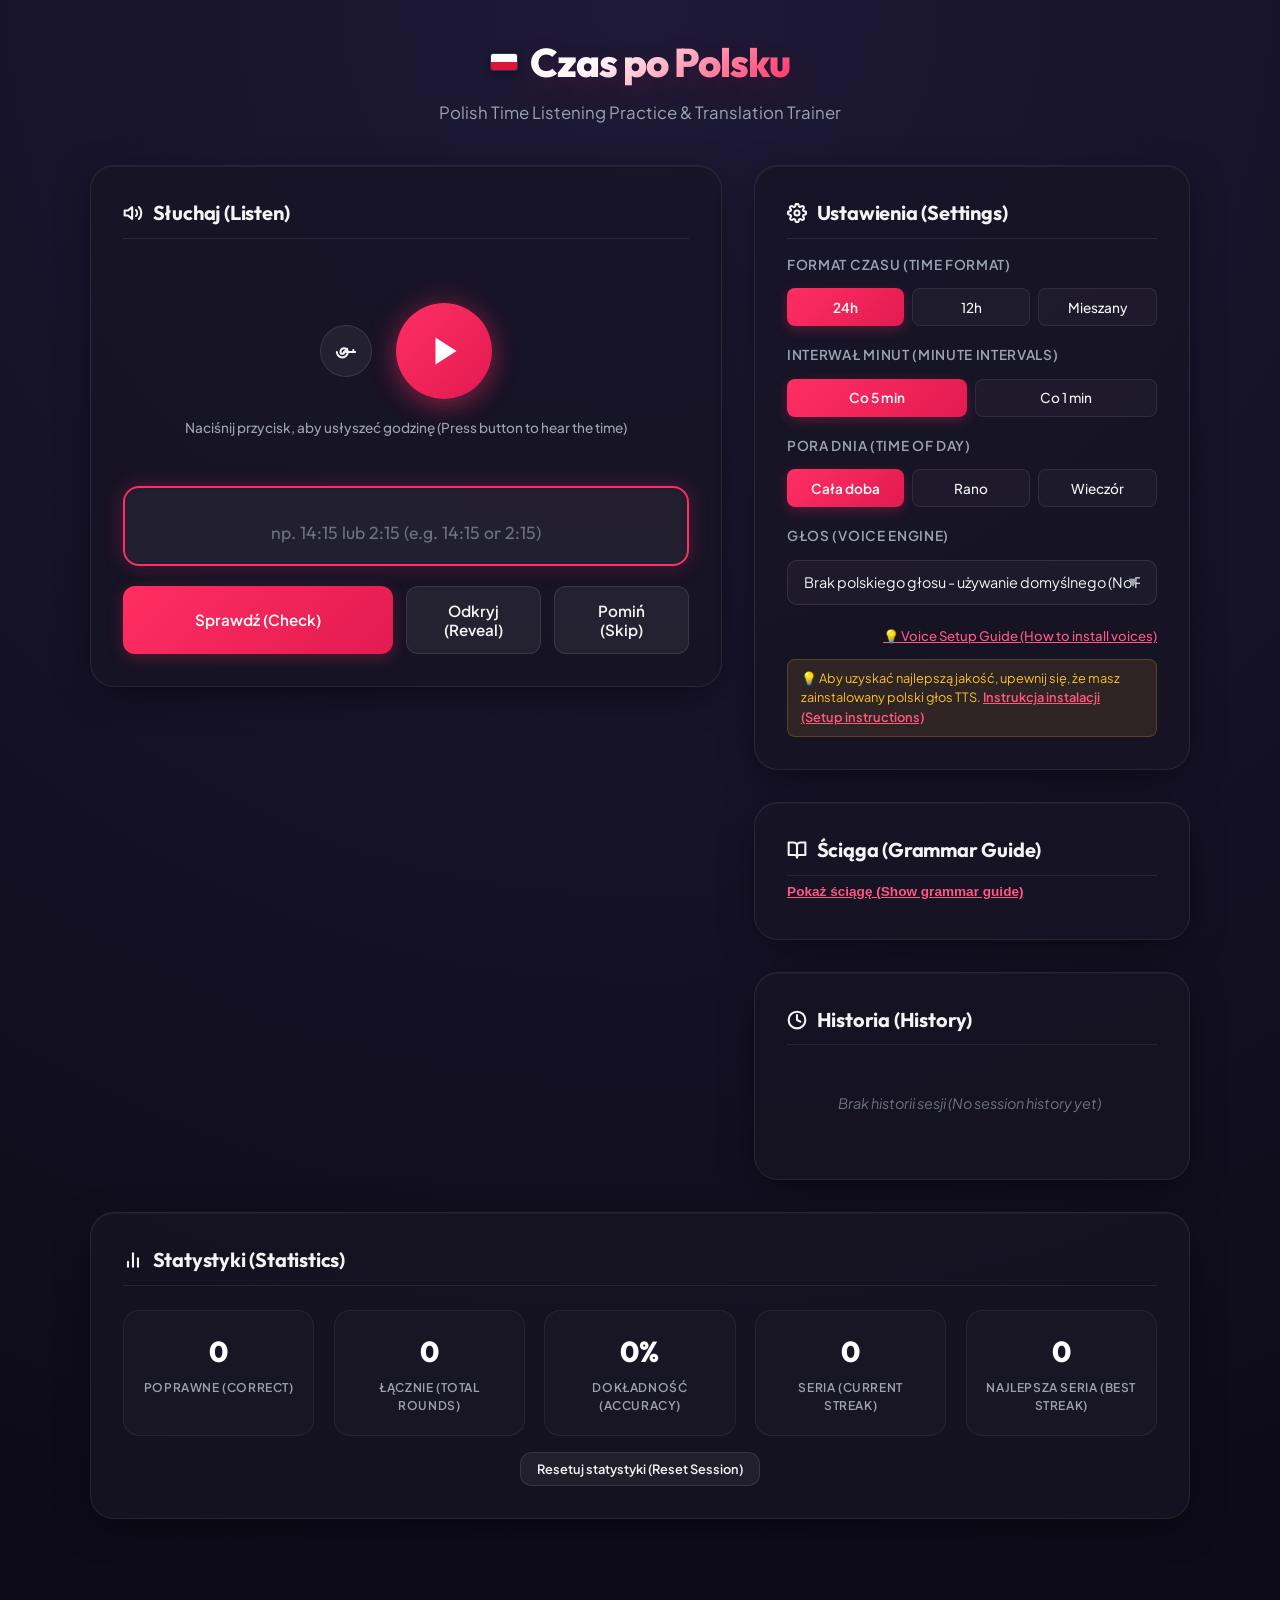
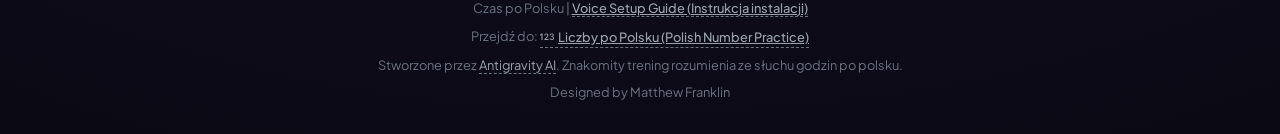
==== index.html @ 59df6fbf "Add Designed by Matthew Franklin to footer" ====
<!DOCTYPE html>
<html lang="pl" translate="no">
<head>
  <meta charset="UTF-8">
  <meta name="viewport" content="width=device-width, initial-scale=1.0">
  <meta name="google" content="notranslate">
  <meta name="google-site-verification" content="v5Ync3db5ME_PkkIbZeIAOeTJxsqjsdKLY2sR4P2wmw" />
  <meta name="msvalidate.01" content="9C61C7104EEFD86EE01BC7C913FAF955" />
  <title>Czas po Polsku | Polish Time Listening Practice</title>
  <meta name="description" content="Improve your Polish listening skills by practicing spelling, hearing, and understanding times in both 12-hour and 24-hour formats.">
  <link rel="icon" type="image/svg+xml" href="favicon.svg">
  <link rel="stylesheet" href="style.css">

  <!-- GoatCounter analytics -->
  <script data-goatcounter="https://ippikin.goatcounter.com/count"
          async src="//gc.zgo.at/count.js"></script>
</head>
<body>
  <div class="container">
    <header>
      <div class="logo-wrapper">
        <div class="polish-flag-badge">
          <div class="flag-white"></div>
          <div class="flag-red"></div>
        </div>
        <h1>Czas po Polsku</h1>
      </div>
      <p>Polish Time Listening Practice & Translation Trainer</p>
    </header>

    <main class="app-grid">
      <!-- Left Column: Interactive Practice -->
      <section class="glass-panel practice-card" id="practice-card-section">
        <h2 class="panel-title">
          <svg width="20" height="20" viewBox="0 0 24 24" fill="none" stroke="currentColor" stroke-width="2.5" stroke-linecap="round" stroke-linejoin="round">
            <polygon points="11 5 6 9 2 9 2 15 6 15 11 19 11 5"></polygon>
            <path d="M19.07 4.93a10 10 0 0 1 0 14.14M15.54 8.46a5 5 0 0 1 0 7.07"></path>
          </svg>
          Słuchaj (Listen)
        </h2>

        <div class="audio-section">
          <div class="audio-controls">
            <!-- Slow Speech Button -->
            <button class="play-slow-btn" id="play-slow-btn" title="Graj powoli (Play slow speed - 0.55x)">
              <svg xmlns="http://www.w3.org/2000/svg" width="22" height="22" viewBox="0 0 24 24" fill="none" stroke="currentColor" stroke-width="2.2" stroke-linecap="round" stroke-linejoin="round">
                <path d="M2 13a6 6 0 1 0 12 0 4 4 0 1 0-8 0 2 2 0 1 0 4 0" />
                <path d="m10 13 3.3-3.3" />
                <path d="M12 13h10" />
                <path d="M20 11v2" />
              </svg>
            </button>

            <!-- Main Play Button -->
            <button class="play-main-btn" id="play-btn" title="Graj (Play normal speed - 1.0x)">
              <svg viewBox="0 0 24 24">
                <polygon points="5,3 19,12 5,21"></polygon>
              </svg>
            </button>
          </div>
          <div class="audio-hint">Naciśnij przycisk, aby usłyszeć godzinę (Press button to hear the time)</div>
        </div>

        <div class="input-form">
          <div class="input-group">
            <input type="text" id="user-input" class="input-field" placeholder="np. 14:15 lub 2:15 (e.g. 14:15 or 2:15)" autocomplete="off" required>
          </div>
          
          <div class="form-buttons">
            <button class="btn btn-primary" id="check-btn">Sprawdź (Check)</button>
            <button class="btn btn-secondary" id="reveal-btn" title="Odkryj odpowiedź (Reveal spelling and answer)">Odkryj (Reveal)</button>
            <button class="btn btn-secondary" id="skip-btn" title="Pomiń tę godzinę (Skip to next time)">Pomiń (Skip)</button>
          </div>
        </div>

        <!-- Feedback UI -->
        <div class="feedback hidden" id="feedback">
          <div class="feedback-header">
            <h3 id="feedback-title">Dobrze! (Correct!)</h3>
          </div>
          <div class="feedback-details" id="feedback-message">
            Godzina (Time): <strong>12:00</strong>
          </div>
          <div class="feedback-spelling" id="feedback-spelling">
            Słownie (In words): <span class="polish-spelling-highlight">dwunasta</span>
          </div>
        </div>
      </section>

      <!-- Right Column: Settings & History -->
      <div class="config-card">
        <!-- Settings Panel -->
        <section class="glass-panel">
          <h2 class="panel-title">
            <svg width="20" height="20" viewBox="0 0 24 24" fill="none" stroke="currentColor" stroke-width="2.5" stroke-linecap="round" stroke-linejoin="round">
              <circle cx="12" cy="12" r="3"></circle>
              <path d="M19.4 15a1.65 1.65 0 0 0 .33 1.82l.06.06a2 2 0 1 1-2.83 2.83l-.06-.06a1.65 1.65 0 0 0-1.82-.33 1.65 1.65 0 0 0-1 1.51V21a2 2 0 0 1-4 0v-.09A1.65 1.65 0 0 0 9 19.4a1.65 1.65 0 0 0-1.82.33l-.06.06a2 2 0 1 1-2.83-2.83l.06-.06a1.65 1.65 0 0 0 .33-1.82 1.65 1.65 0 0 0-1.51-1H3a2 2 0 0 1 0-4h.09A1.65 1.65 0 0 0 4.6 9a1.65 1.65 0 0 0-.33-1.82l-.06-.06a2 2 0 1 1 2.83-2.83l.06.06a1.65 1.65 0 0 0 1.82.33H9a1.65 1.65 0 0 0 1-1.51V3a2 2 0 0 1 4 0v.09a1.65 1.65 0 0 0 1 1.51 1.65 1.65 0 0 0 1.82-.33l.06-.06a2 2 0 1 1 2.83 2.83l-.06.06a1.65 1.65 0 0 0-.33 1.82V9a1.65 1.65 0 0 0 1.51 1H21a2 2 0 0 1 0 4h-.09a1.65 1.65 0 0 0-1.51 1z"></path>
            </svg>
            Ustawienia (Settings)
          </h2>

          <!-- Format Choice -->
          <div class="section-group" style="margin-bottom: 1.2rem;">
            <label>Format czasu (Time Format)</label>
            <div class="preset-row" id="format-presets">
              <button class="btn-preset active" data-value="24h" title="24-hour clock (Formal)">24h</button>
              <button class="btn-preset" data-value="12h" title="12-hour clock (Informal)">12h</button>
              <button class="btn-preset" data-value="mixed" title="Mixed Formats">Mieszany</button>
            </div>
          </div>

          <!-- Step/Interval Choice -->
          <div class="section-group" style="margin-bottom: 1.2rem;">
            <label>Interwał minut (Minute Intervals)</label>
            <div class="preset-row" id="interval-presets">
              <button class="btn-preset active" data-value="5min" title="Every 5 minutes (np. 14:00, 14:05, 14:10...)">Co 5 min</button>
              <button class="btn-preset" data-value="1min" title="Every 1 minute (np. 14:03, 14:27...)">Co 1 min</button>
            </div>
          </div>

          <!-- Pora Dnia Choice -->
          <div class="section-group" style="margin-bottom: 1.2rem;">
            <label>Pora dnia (Time of Day)</label>
            <div class="preset-row" id="period-presets">
              <button class="btn-preset active" data-value="all" title="All 24 hours">Cała doba</button>
              <button class="btn-preset" data-value="am" title="00:00 - 11:59 (Rano / Morning)">Rano</button>
              <button class="btn-preset" data-value="pm" title="12:00 - 23:59 (Popołudnie / Afternoon)">Wieczór</button>
            </div>
          </div>

          <!-- Voice Selector -->
          <div class="section-group">
            <label for="voice-select">Głos (Voice Engine)</label>
            <div class="select-wrapper">
              <select id="voice-select" class="custom-select">
                <option value="">Wyszukiwanie głosów... (Loading voices...)</option>
              </select>
            </div>
            <div style="margin-top: 0.5rem; display: flex; justify-content: flex-end;">
              <a href="instructions.html" style="font-size: 0.82rem; color: #ff5782; text-decoration: underline; font-weight: 500;">
                💡 Voice Setup Guide (How to install voices)
              </a>
            </div>
            <div class="voice-warning" id="voice-warning">
              💡 Aby uzyskać najlepszą jakość, upewnij się, że masz zainstalowany polski głos TTS. <a href="instructions.html" style="color: #ff5782; text-decoration: underline; font-weight: 600;">Instrukcja instalacji (Setup instructions)</a>
            </div>
          </div>
        </section>

        <!-- Grammar Helper Panel -->
        <section class="glass-panel grammar-guide-card">
          <h2 class="panel-title">
            <svg width="20" height="20" viewBox="0 0 24 24" fill="none" stroke="currentColor" stroke-width="2.5" stroke-linecap="round" stroke-linejoin="round">
              <path d="M2 3h6a4 4 0 0 1 4 4v14a3 3 0 0 0-3-3H2z"></path>
              <path d="M22 3h-6a4 4 0 0 0-4 4v14a3 3 0 0 1 3-3h7z"></path>
            </svg>
            Ściąga (Grammar Guide)
          </h2>
          <button class="guide-toggle-btn" id="guide-toggle-btn">Pokaż ściągę (Show grammar guide)</button>
          
          <div class="guide-content collapsed" id="guide-content">
            <div class="guide-section">
              <h4>24h - Oficjalny (Formal)</h4>
              <p>Uses feminine ordinal numbers for hours and cardinals for minutes:</p>
              <ul>
                <li><code>14:15</code> &rarr; <i>czternasta piętnaście</i></li>
                <li><code>08:05</code> &rarr; <i>ósma zero pięć</i></li>
                <li><code>12:00</code> &rarr; <i>dwunasta (zero zero)</i></li>
              </ul>
            </div>
            <div class="guide-section">
              <h4>12h - Potoczny (Informal)</h4>
              <p>Spoken relative to the hour:</p>
              <ul>
                <li><strong>Minutes 1 to 29</strong>: <code>[Minutes] po [Hour Genitive/Locative]</code>. np. <code>14:10</code> &rarr; <i>dziesięć po drugiej</i></li>
                <li><strong>Minute 30 (Half past)</strong>: <code>wpół do [Next Hour Genitive/Locative]</code>. np. <code>14:30</code> &rarr; <i>wpół do trzeciej</i></li>
                <li><strong>Minutes 31 to 59</strong>: <code>za [Minutes to] [Next Hour Nominative]</code>. np. <code>14:45</code> &rarr; <i>za piętnaście trzecia</i></li>
              </ul>
            </div>
          </div>
        </section>

        <!-- History Panel -->
        <section class="glass-panel history-card">
          <h2 class="panel-title">
            <svg width="20" height="20" viewBox="0 0 24 24" fill="none" stroke="currentColor" stroke-width="2.5" stroke-linecap="round" stroke-linejoin="round">
              <circle cx="12" cy="12" r="10"></circle>
              <polyline points="12 6 12 12 16 14"></polyline>
            </svg>
            Historia (History)
          </h2>
          <ul class="history-list" id="history-list">
            <li class="history-empty">Brak historii sesji (No session history yet)</li>
          </ul>
        </section>
      </div>

      <!-- Statistics Panel (Full Width Bottom) -->
      <section class="glass-panel stats-container">
        <h2 class="panel-title" style="margin-bottom: 1.5rem;">
          <svg width="20" height="20" viewBox="0 0 24 24" fill="none" stroke="currentColor" stroke-width="2.5" stroke-linecap="round" stroke-linejoin="round">
            <line x1="18" y1="20" x2="18" y2="10"></line>
            <line x1="12" y1="20" x2="12" y2="4"></line>
            <line x1="6" y1="20" x2="6" y2="14"></line>
          </svg>
          Statystyki (Statistics)
        </h2>
        <div class="stats-grid">
          <div class="stat-card">
            <div class="stat-val" id="stats-correct">0</div>
            <div class="stat-label">Poprawne (Correct)</div>
          </div>
          <div class="stat-card">
            <div class="stat-val" id="stats-total">0</div>
            <div class="stat-label">Łącznie (Total Rounds)</div>
          </div>
          <div class="stat-card">
            <div class="stat-val" id="stats-accuracy">0%</div>
            <div class="stat-label">Dokładność (Accuracy)</div>
          </div>
          <div class="stat-card">
            <div class="stat-val" id="stats-streak">0</div>
            <div class="stat-label">Seria (Current Streak)</div>
          </div>
          <div class="stat-card">
            <div class="stat-val" id="stats-max-streak">0</div>
            <div class="stat-label">Najlepsza seria (Best Streak)</div>
          </div>
        </div>
        <div style="display: flex; justify-content: center;">
          <button class="btn btn-secondary reset-stats-btn" id="reset-stats-btn">Resetuj statystyki (Reset Session)</button>
        </div>
      </section>
    </main>

    <footer>
      <p>Czas po Polsku | <a href="instructions.html" style="color: var(--text-secondary); text-decoration: underline; font-weight: 500;">Voice Setup Guide (Instrukcja instalacji)</a></p>
      <p style="margin-top: 0.6rem;">
        Przejdź do: 
        <a href="https://ippikin.github.io/polish-number-practice/" style="color: var(--text-secondary); text-decoration: underline; font-weight: 500; display: inline-flex; align-items: center; gap: 4px; vertical-align: middle;">
          <svg xmlns="http://www.w3.org/2000/svg" width="14" height="14" fill="currentColor" viewBox="0 0 16 16" style="vertical-align: middle;">
            <path d="M2.873 11.297V4.142H1.699L0 5.379v1.137l1.64-1.18h.06v5.961zm3.213-5.09v-.063c0-.618.44-1.169 1.196-1.169.676 0 1.174.44 1.174 1.106 0 .624-.42 1.101-.807 1.526L4.99 10.553v.744h4.78v-.99H6.643v-.069L8.41 8.252c.65-.724 1.237-1.332 1.237-2.27C9.646 4.849 8.723 4 7.308 4c-1.573 0-2.36 1.064-2.36 2.15v.057zm6.559 1.883h.786c.823 0 1.374.481 1.379 1.179.01.707-.55 1.216-1.421 1.21-.77-.005-1.326-.419-1.379-.953h-1.095c.042 1.053.938 1.918 2.464 1.918 1.478 0 2.642-.839 2.62-2.144-.02-1.143-.922-1.651-1.551-1.714v-.063c.535-.09 1.347-.66 1.326-1.678-.026-1.053-.933-1.855-2.359-1.845-1.5.005-2.317.88-2.348 1.898h1.116c.032-.498.498-.944 1.206-.944.703 0 1.206.435 1.206 1.07.005.64-.504 1.106-1.2 1.106h-.75z"/>
          </svg>
          Liczby po Polsku (Polish Number Practice)
        </a>
      </p>
      <p style="margin-top: 0.5rem;">Stworzone przez <a href="#">Antigravity AI</a>. Znakomity trening rozumienia ze słuchu godzin po polsku.</p>
      <p style="margin-top: 0.5rem;">Designed by Matthew Franklin</p>
    </footer>
  </div>

  <script src="app.js"></script>
</body>
</html>
---- style.css ----
/* 
   Polish Times Listening Practice - Styling
   Dark Glassmorphism Theme with Polish Flag Crimson/White Accents
*/

@import url('https://fonts.googleapis.com/css2?family=Outfit:wght@300;400;500;600;700;800&family=Plus+Jakarta+Sans:wght@300;400;500;600;700&display=swap');

:root {
  --bg-gradient: radial-gradient(circle at 50% 0%, #1e1936 0%, #0b0914 100%);
  --panel-bg: rgba(23, 20, 36, 0.7);
  --panel-border: rgba(255, 255, 255, 0.08);
  --panel-glow: 0 10px 40px -10px rgba(0, 0, 0, 0.6);
  
  --accent-red: #ff2e63;
  --accent-red-glow: rgba(255, 46, 99, 0.25);
  --accent-red-hover: #ff5782;
  
  --accent-white: #ffffff;
  --accent-white-glow: rgba(255, 255, 255, 0.15);
  
  --text-primary: #f3f4f6;
  --text-secondary: #9ca3af;
  --text-muted: #6b7280;
  
  --color-success: #10b981;
  --color-success-glow: rgba(16, 185, 129, 0.15);
  --color-danger: #ef4444;
  --color-danger-glow: rgba(239, 68, 68, 0.15);
  
  --font-display: 'Outfit', sans-serif;
  --font-sans: 'Plus Jakarta Sans', sans-serif;
  
  --transition-smooth: all 0.3s cubic-bezier(0.4, 0, 0.2, 1);
  --transition-bounce: all 0.4s cubic-bezier(0.175, 0.885, 0.32, 1.275);
}

* {
  box-sizing: border-box;
  margin: 0;
  padding: 0;
}

body {
  font-family: var(--font-sans);
  background: var(--bg-gradient);
  color: var(--text-primary);
  min-height: 100vh;
  display: flex;
  flex-direction: column;
  align-items: center;
  padding: 2rem 1rem;
  overflow-x: hidden;
  line-height: 1.5;
}

.container {
  width: 100%;
  max-width: 1100px;
  margin: 0 auto;
  display: flex;
  flex-direction: column;
  gap: 2rem;
}

/* Header Styling */
header {
  text-align: center;
  margin-bottom: 0.5rem;
  animation: fadeInDown 0.8s ease-out;
}

.logo-wrapper {
  display: flex;
  align-items: center;
  justify-content: center;
  gap: 0.8rem;
  margin-bottom: 0.5rem;
}

.polish-flag-badge {
  display: inline-flex;
  flex-direction: column;
  width: 28px;
  height: 18px;
  border-radius: 3px;
  overflow: hidden;
  box-shadow: 0 2px 8px rgba(0, 0, 0, 0.3);
  border: 1px solid rgba(255, 255, 255, 0.1);
}

.flag-white {
  background: #ffffff;
  flex: 1;
}

.flag-red {
  background: #dc143c;
  flex: 1;
}

h1 {
  font-family: var(--font-display);
  font-weight: 800;
  font-size: 2.5rem;
  letter-spacing: -0.025em;
  background: linear-gradient(135deg, var(--accent-white) 30%, var(--accent-red) 100%);
  -webkit-background-clip: text;
  -webkit-text-fill-color: transparent;
  text-shadow: 0 10px 30px rgba(255, 46, 99, 0.15);
}

header p {
  color: var(--text-secondary);
  font-size: 1.05rem;
  font-weight: 400;
}

/* Main Grid Layout */
.app-grid {
  display: grid;
  grid-template-columns: 1.45fr 1fr;
  gap: 2rem;
  align-items: start;
  animation: fadeInUp 0.8s ease-out 0.2s both;
}

@media (max-width: 950px) {
  .app-grid {
    grid-template-columns: 1fr;
  }
}

/* Glassmorphic Panel Base */
.glass-panel {
  background: var(--panel-bg);
  backdrop-filter: blur(16px);
  -webkit-backdrop-filter: blur(16px);
  border: 1px solid var(--panel-border);
  border-radius: 24px;
  padding: 2rem;
  box-shadow: var(--panel-glow), inset 0 1px 1px rgba(255, 255, 255, 0.05);
  transition: var(--transition-smooth);
}

.glass-panel:hover {
  border-color: rgba(255, 255, 255, 0.12);
  box-shadow: 0 15px 50px -10px rgba(0, 0, 0, 0.7), 0 0 30px rgba(255, 46, 99, 0.04);
}

/* Main Practice Card */
.practice-card {
  display: flex;
  flex-direction: column;
  gap: 2rem;
  position: relative;
  overflow: hidden;
}

/* Audio Player Section */
.audio-section {
  display: flex;
  flex-direction: column;
  align-items: center;
  gap: 1.2rem;
  padding: 1rem 0;
}

.audio-controls {
  display: flex;
  gap: 1.5rem;
  align-items: center;
}

.play-main-btn {
  width: 96px;
  height: 96px;
  border-radius: 50%;
  background: linear-gradient(135deg, var(--accent-red) 0%, #e21b50 100%);
  border: none;
  cursor: pointer;
  display: flex;
  align-items: center;
  justify-content: center;
  box-shadow: 0 0 30px var(--accent-red-glow), 0 8px 24px rgba(255, 46, 99, 0.3);
  transition: var(--transition-bounce);
  outline: none;
  position: relative;
}

.play-main-btn::after {
  content: '';
  position: absolute;
  top: -6px;
  left: -6px;
  right: -6px;
  bottom: -6px;
  border-radius: 50%;
  border: 2px solid var(--accent-red);
  opacity: 0;
  transition: var(--transition-smooth);
}

.play-main-btn:hover {
  transform: scale(1.08);
  box-shadow: 0 0 45px rgba(255, 46, 99, 0.5), 0 10px 28px rgba(255, 46, 99, 0.4);
}

.play-main-btn:hover::after {
  opacity: 0.4;
  transform: scale(1.05);
}

.play-main-btn:active {
  transform: scale(0.95);
}

.play-main-btn svg {
  width: 36px;
  height: 36px;
  fill: #ffffff;
  margin-left: 4px; /* offset play icon visually */
  transition: var(--transition-smooth);
}

.play-main-btn.playing {
  animation: pulse 1.2s infinite;
  background: linear-gradient(135deg, #10b981 0%, #059669 100%);
  box-shadow: 0 0 30px rgba(16, 185, 129, 0.4);
}

.play-main-btn.playing svg {
  margin-left: 0;
  transform: scale(1.1);
}

.play-slow-btn {
  background: rgba(255, 255, 255, 0.05);
  border: 1px solid rgba(255, 255, 255, 0.1);
  color: var(--text-primary);
  width: 52px;
  height: 52px;
  border-radius: 50%;
  cursor: pointer;
  display: flex;
  align-items: center;
  justify-content: center;
  transition: var(--transition-smooth);
}

.play-slow-btn:hover {
  background: rgba(255, 255, 255, 0.12);
  border-color: rgba(255, 255, 255, 0.2);
  transform: scale(1.05);
}

.play-slow-btn.playing {
  background: var(--color-success-glow);
  color: var(--color-success);
  border-color: var(--color-success);
}

.audio-hint {
  font-size: 0.85rem;
  color: var(--text-secondary);
  font-weight: 500;
  display: flex;
  align-items: center;
  gap: 0.4rem;
  text-align: center;
}

/* Practice Input Form */
.input-form {
  display: flex;
  flex-direction: column;
  gap: 1.2rem;
  width: 100%;
}

.input-group {
  position: relative;
  display: flex;
  align-items: center;
  border-radius: 16px;
  background: rgba(255, 255, 255, 0.03);
  border: 2px solid rgba(255, 255, 255, 0.08);
  transition: var(--transition-smooth);
  box-shadow: inset 0 2px 4px rgba(0, 0, 0, 0.2);
}

.input-group:focus-within {
  border-color: var(--accent-red);
  box-shadow: 0 0 20px var(--accent-red-glow), inset 0 2px 4px rgba(0, 0, 0, 0.1);
  background: rgba(255, 255, 255, 0.05);
}

.input-field {
  width: 100%;
  background: transparent;
  border: none;
  outline: none;
  color: #ffffff;
  font-family: var(--font-display);
  font-size: 2.2rem;
  font-weight: 800;
  padding: 1rem 1.5rem;
  text-align: center;
  letter-spacing: 0.05em;
}

.input-field::placeholder {
  color: var(--text-muted);
  font-size: 1.1rem;
  font-weight: 400;
  letter-spacing: 0;
}

.form-buttons {
  display: grid;
  grid-template-columns: 2fr 1fr 1fr;
  gap: 0.8rem;
}

@media (max-width: 500px) {
  .form-buttons {
    grid-template-columns: 1fr;
  }
}

/* Buttons Base */
.btn {
  font-family: var(--font-sans);
  font-weight: 600;
  font-size: 0.95rem;
  padding: 0.9rem 1.5rem;
  border-radius: 12px;
  cursor: pointer;
  transition: var(--transition-smooth);
  display: inline-flex;
  align-items: center;
  justify-content: center;
  gap: 0.5rem;
  outline: none;
  text-decoration: none;
}

.btn-primary {
  background: linear-gradient(135deg, var(--accent-red) 0%, #e21b50 100%);
  color: #ffffff;
  border: none;
  box-shadow: 0 4px 15px var(--accent-red-glow);
}

.btn-primary:hover:not(:disabled) {
  transform: translateY(-2px);
  box-shadow: 0 6px 20px rgba(255, 46, 99, 0.4);
  background: linear-gradient(135deg, var(--accent-red-hover) 0%, var(--accent-red) 100%);
}

.btn-primary:active:not(:disabled) {
  transform: translateY(0);
}

.btn-secondary {
  background: rgba(255, 255, 255, 0.06);
  color: var(--text-primary);
  border: 1px solid rgba(255, 255, 255, 0.1);
}

.btn-secondary:hover:not(:disabled) {
  background: rgba(255, 255, 255, 0.12);
  border-color: rgba(255, 255, 255, 0.2);
}

.btn:disabled {
  opacity: 0.5;
  cursor: not-allowed;
  transform: none !important;
  box-shadow: none !important;
}

.kbd {
  background: rgba(255, 255, 255, 0.15);
  border-radius: 4px;
  padding: 1px 6px;
  font-size: 0.75rem;
  font-family: monospace;
  border: 1px solid rgba(255, 255, 255, 0.2);
}

/* Feedback Element styling */
.feedback {
  border-radius: 16px;
  padding: 1.5rem;
  display: flex;
  flex-direction: column;
  gap: 0.8rem;
  animation: slideInUp 0.4s cubic-bezier(0.175, 0.885, 0.32, 1.275);
  border-left: 4px solid transparent;
}

.feedback.hidden {
  display: none !important;
}

.feedback.correct {
  background: var(--color-success-glow);
  border-color: var(--color-success);
  box-shadow: 0 0 25px rgba(16, 185, 129, 0.05);
}

.feedback.incorrect {
  background: var(--color-danger-glow);
  border-color: var(--color-danger);
  box-shadow: 0 0 25px rgba(239, 68, 68, 0.05);
}

.feedback-header {
  display: flex;
  justify-content: space-between;
  align-items: center;
}

.feedback h3 {
  font-family: var(--font-display);
  font-size: 1.25rem;
  font-weight: 700;
}

.feedback.correct h3 {
  color: var(--color-success);
}

.feedback.incorrect h3 {
  color: var(--color-danger);
}

.feedback-details {
  font-size: 1.1rem;
}

.feedback-spelling {
  font-size: 1rem;
  background: rgba(0, 0, 0, 0.2);
  padding: 0.75rem 1rem;
  border-radius: 10px;
  border: 1px solid rgba(255, 255, 255, 0.05);
}

.polish-spelling-highlight {
  font-weight: 700;
  color: var(--accent-red-hover);
  letter-spacing: 0.02em;
}

.next-round-btn {
  margin-top: 0.5rem;
  animation: pulseButton 2s infinite;
}

/* Config & Help Cards */
.config-card {
  display: flex;
  flex-direction: column;
  gap: 2rem;
}

.panel-title {
  font-family: var(--font-display);
  font-weight: 700;
  font-size: 1.25rem;
  letter-spacing: -0.01em;
  margin-bottom: 1rem;
  display: flex;
  align-items: center;
  gap: 0.6rem;
  border-bottom: 1px solid rgba(255, 255, 255, 0.08);
  padding-bottom: 0.6rem;
}

.section-group {
  display: flex;
  flex-direction: column;
  gap: 0.8rem;
}

.section-group label {
  font-size: 0.85rem;
  font-weight: 600;
  text-transform: uppercase;
  letter-spacing: 0.05em;
  color: var(--text-secondary);
}

/* Settings selector buttons */
.preset-row {
  display: flex;
  gap: 0.5rem;
}

.preset-row .btn-preset {
  flex: 1;
  background: rgba(255, 255, 255, 0.03);
  border: 1px solid rgba(255, 255, 255, 0.08);
  color: var(--text-primary);
  font-family: var(--font-sans);
  font-weight: 500;
  font-size: 0.85rem;
  padding: 0.6rem 0.4rem;
  border-radius: 8px;
  cursor: pointer;
  transition: var(--transition-smooth);
  text-align: center;
  white-space: nowrap;
}

.preset-row .btn-preset:hover {
  background: rgba(255, 255, 255, 0.08);
  border-color: rgba(255, 255, 255, 0.15);
}

.preset-row .btn-preset.active {
  background: linear-gradient(135deg, var(--accent-red) 0%, #e21b50 100%);
  border: none;
  box-shadow: 0 4px 12px var(--accent-red-glow);
  color: #ffffff;
  font-weight: 600;
}

/* Custom Dropdown select */
.select-wrapper {
  position: relative;
}

.custom-select {
  width: 100%;
  background: rgba(255, 255, 255, 0.03);
  border: 1px solid rgba(255, 255, 255, 0.1);
  color: var(--text-primary);
  border-radius: 10px;
  padding: 0.8rem 1rem;
  font-family: var(--font-sans);
  font-size: 0.9rem;
  outline: none;
  cursor: pointer;
  appearance: none;
  -webkit-appearance: none;
  transition: var(--transition-smooth);
}

.custom-select:focus {
  border-color: var(--accent-red);
  background: rgba(255, 255, 255, 0.06);
}

.select-wrapper::after {
  content: '▼';
  font-size: 0.7rem;
  position: absolute;
  right: 1.2rem;
  top: 50%;
  transform: translateY(-50%);
  color: var(--text-secondary);
  pointer-events: none;
}

.voice-warning {
  font-size: 0.8rem;
  color: #fbbf24;
  background: rgba(251, 191, 36, 0.1);
  padding: 0.6rem 0.8rem;
  border-radius: 8px;
  border: 1px solid rgba(251, 191, 36, 0.2);
  display: none;
}

/* Grammar Help Card */
.grammar-guide-card {
  display: flex;
  flex-direction: column;
}

.guide-toggle-btn {
  background: transparent;
  border: none;
  color: var(--accent-red-hover);
  cursor: pointer;
  font-weight: 600;
  font-size: 0.85rem;
  text-decoration: underline;
  margin-top: -0.5rem;
  margin-bottom: 0.5rem;
  text-align: left;
  outline: none;
}

.guide-content {
  display: flex;
  flex-direction: column;
  gap: 1rem;
  font-size: 0.85rem;
  color: var(--text-secondary);
}

.guide-content.collapsed {
  display: none;
}

.guide-section {
  background: rgba(0, 0, 0, 0.15);
  border: 1px solid rgba(255, 255, 255, 0.03);
  padding: 0.8rem;
  border-radius: 10px;
}

.guide-section h4 {
  font-family: var(--font-display);
  color: #ffffff;
  margin-bottom: 0.4rem;
  font-size: 0.9rem;
  font-weight: 600;
}

.guide-section ul {
  list-style-position: inside;
  padding-left: 0.2rem;
  display: flex;
  flex-direction: column;
  gap: 0.3rem;
}

.guide-section code {
  color: var(--accent-red-hover);
  background: rgba(255, 46, 99, 0.1);
  padding: 1px 4px;
  border-radius: 3px;
  font-family: monospace;
}

/* Statistics Grid */
.stats-container {
  grid-column: 1 / -1;
}

.stats-grid {
  display: grid;
  grid-template-columns: repeat(auto-fit, minmax(160px, 1fr));
  gap: 1.2rem;
}

.stat-card {
  background: rgba(255, 255, 255, 0.02);
  border: 1px solid rgba(255, 255, 255, 0.06);
  border-radius: 16px;
  padding: 1.2rem;
  text-align: center;
  display: flex;
  flex-direction: column;
  gap: 0.4rem;
  transition: var(--transition-smooth);
}

.stat-card:hover {
  background: rgba(255, 255, 255, 0.04);
  border-color: rgba(255, 255, 255, 0.1);
  transform: translateY(-2px);
}

.stat-val {
  font-family: var(--font-display);
  font-size: 1.8rem;
  font-weight: 800;
  color: #ffffff;
}

.stat-label {
  font-size: 0.75rem;
  font-weight: 600;
  text-transform: uppercase;
  color: var(--text-secondary);
  letter-spacing: 0.05em;
}

.reset-stats-btn {
  margin-top: 1rem;
  align-self: center;
  font-size: 0.8rem;
  padding: 0.5rem 1rem;
}

/* History Card */
.history-card {
  display: flex;
  flex-direction: column;
  max-height: 380px;
}

.history-list {
  list-style: none;
  overflow-y: auto;
  padding-right: 0.3rem;
  display: flex;
  flex-direction: column;
  gap: 0.8rem;
  flex: 1;
}

/* Custom Scrollbar for history */
.history-list::-webkit-scrollbar {
  width: 6px;
}

.history-list::-webkit-scrollbar-track {
  background: rgba(0, 0, 0, 0.1);
  border-radius: 3px;
}

.history-list::-webkit-scrollbar-thumb {
  background: rgba(255, 255, 255, 0.1);
  border-radius: 3px;
}

.history-list::-webkit-scrollbar-thumb:hover {
  background: rgba(255, 255, 255, 0.2);
}

.history-empty {
  color: var(--text-muted);
  text-align: center;
  font-size: 0.9rem;
  padding: 2rem 0;
  font-style: italic;
}

.history-item {
  background: rgba(255, 255, 255, 0.02);
  border: 1px solid rgba(255, 255, 255, 0.05);
  border-radius: 12px;
  padding: 0.8rem 1rem;
  display: flex;
  flex-direction: column;
  gap: 0.4rem;
  transition: var(--transition-smooth);
}

.history-item:hover {
  background: rgba(255, 255, 255, 0.04);
}

.history-item.history-correct {
  border-left: 3px solid var(--color-success);
}

.history-item.history-incorrect {
  border-left: 3px solid var(--color-danger);
}

.history-header {
  display: flex;
  align-items: center;
  gap: 0.6rem;
  font-size: 0.9rem;
}

.history-badge {
  display: inline-flex;
  align-items: center;
  justify-content: center;
  width: 18px;
  height: 18px;
  border-radius: 50%;
  font-size: 0.7rem;
  font-weight: 700;
}

.badge-correct {
  background: rgba(16, 185, 129, 0.2);
  color: var(--color-success);
}

.badge-incorrect {
  background: rgba(239, 68, 68, 0.2);
  color: var(--color-danger);
}

.history-number {
  font-family: var(--font-display);
  font-weight: 700;
  font-size: 1.05rem;
}

.history-guess {
  color: var(--text-secondary);
  font-size: 0.8rem;
  margin-right: auto;
}

.history-replay-btn {
  background: transparent;
  border: none;
  cursor: pointer;
  color: var(--text-secondary);
  font-size: 0.9rem;
  padding: 2px;
  border-radius: 4px;
  transition: var(--transition-smooth);
}

.history-replay-btn:hover {
  color: var(--text-primary);
  background: rgba(255, 255, 255, 0.08);
  transform: scale(1.1);
}

.history-spelling {
  font-size: 0.8rem;
  color: var(--text-secondary);
  white-space: nowrap;
  overflow: hidden;
  text-overflow: ellipsis;
  padding-left: 1.5rem;
  font-style: italic;
}

/* Footer Styling */
footer {
  text-align: center;
  margin-top: 3rem;
  font-size: 0.8rem;
  color: var(--text-muted);
}

footer a {
  color: var(--text-secondary);
  text-decoration: none;
  border-bottom: 1px dashed var(--text-muted);
  transition: var(--transition-smooth);
}

footer a:hover {
  color: var(--accent-red-hover);
  border-color: var(--accent-red-hover);
}

/* Animations */
@keyframes fadeInDown {
  from {
    opacity: 0;
    transform: translateY(-20px);
  }
  to {
    opacity: 1;
    transform: translateY(0);
  }
}

@keyframes fadeInUp {
  from {
    opacity: 0;
    transform: translateY(20px);
  }
  to {
    opacity: 1;
    transform: translateY(0);
  }
}

@keyframes slideInUp {
  from {
    opacity: 0;
    transform: translateY(15px);
  }
  to {
    opacity: 1;
    transform: translateY(0);
  }
}

@keyframes pulse {
  0% {
    box-shadow: 0 0 0 0 rgba(16, 185, 129, 0.4);
  }
  70% {
    box-shadow: 0 0 0 15px rgba(16, 185, 129, 0);
  }
  100% {
    box-shadow: 0 0 0 0 rgba(16, 185, 129, 0);
  }
}

@keyframes pulseButton {
  0% {
    transform: scale(1);
  }
  50% {
    transform: scale(1.02);
    box-shadow: 0 6px 22px rgba(255, 46, 99, 0.5);
  }
  100% {
    transform: scale(1);
  }
}
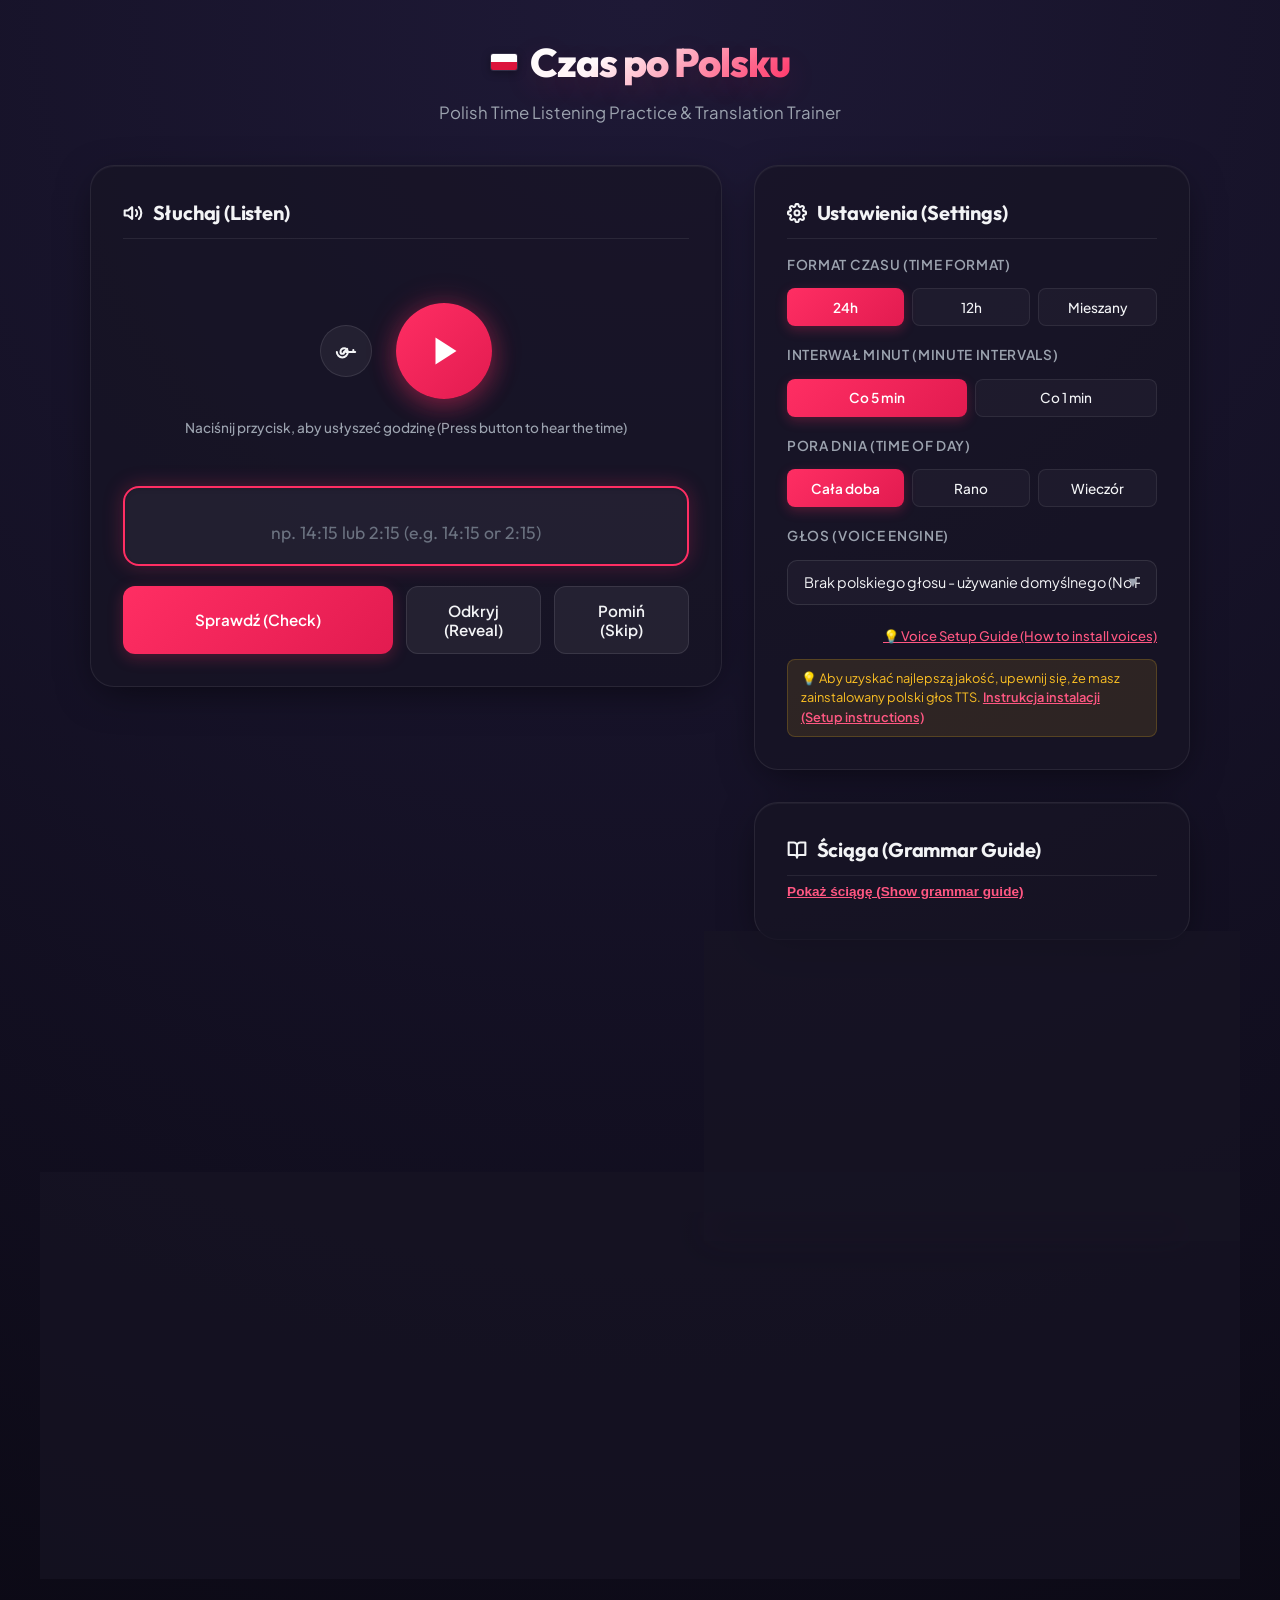
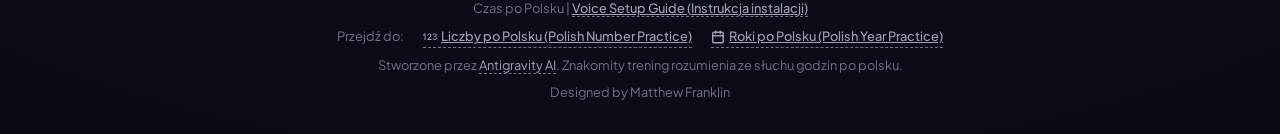
==== commit f3791047: "Add footer cross-link to polish-years-practice" ====
--- a/index.html
+++ b/index.html
@@ -235,13 +235,22 @@
 
     <footer>
       <p>Czas po Polsku | <a href="instructions.html" style="color: var(--text-secondary); text-decoration: underline; font-weight: 500;">Voice Setup Guide (Instrukcja instalacji)</a></p>
-      <p style="margin-top: 0.6rem;">
-        Przejdź do: 
+      <p style="margin-top: 0.6rem; display: flex; gap: 1.2rem; justify-content: center; flex-wrap: wrap;">
+        <span>Przejdź do:</span>
         <a href="https://ippikin.github.io/polish-number-practice/" style="color: var(--text-secondary); text-decoration: underline; font-weight: 500; display: inline-flex; align-items: center; gap: 4px; vertical-align: middle;">
           <svg xmlns="http://www.w3.org/2000/svg" width="14" height="14" fill="currentColor" viewBox="0 0 16 16" style="vertical-align: middle;">
             <path d="M2.873 11.297V4.142H1.699L0 5.379v1.137l1.64-1.18h.06v5.961zm3.213-5.09v-.063c0-.618.44-1.169 1.196-1.169.676 0 1.174.44 1.174 1.106 0 .624-.42 1.101-.807 1.526L4.99 10.553v.744h4.78v-.99H6.643v-.069L8.41 8.252c.65-.724 1.237-1.332 1.237-2.27C9.646 4.849 8.723 4 7.308 4c-1.573 0-2.36 1.064-2.36 2.15v.057zm6.559 1.883h.786c.823 0 1.374.481 1.379 1.179.01.707-.55 1.216-1.421 1.21-.77-.005-1.326-.419-1.379-.953h-1.095c.042 1.053.938 1.918 2.464 1.918 1.478 0 2.642-.839 2.62-2.144-.02-1.143-.922-1.651-1.551-1.714v-.063c.535-.09 1.347-.66 1.326-1.678-.026-1.053-.933-1.855-2.359-1.845-1.5.005-2.317.88-2.348 1.898h1.116c.032-.498.498-.944 1.206-.944.703 0 1.206.435 1.206 1.07.005.64-.504 1.106-1.2 1.106h-.75z"/>
           </svg>
           Liczby po Polsku (Polish Number Practice)
+        </a>
+        <a href="https://ippikin.github.io/polish-years-practice/" style="color: var(--text-secondary); text-decoration: underline; font-weight: 500; display: inline-flex; align-items: center; gap: 4px; vertical-align: middle;">
+          <svg xmlns="http://www.w3.org/2000/svg" width="14" height="14" viewBox="0 0 24 24" fill="none" stroke="currentColor" stroke-width="2.5" stroke-linecap="round" stroke-linejoin="round" style="vertical-align: middle;">
+            <rect x="3" y="4" width="18" height="18" rx="2" ry="2"></rect>
+            <line x1="16" y1="2" x2="16" y2="6"></line>
+            <line x1="8" y1="2" x2="8" y2="6"></line>
+            <line x1="3" y1="10" x2="21" y2="10"></line>
+          </svg>
+          Roki po Polsku (Polish Year Practice)
         </a>
       </p>
       <p style="margin-top: 0.5rem;">Stworzone przez <a href="#">Antigravity AI</a>. Znakomity trening rozumienia ze słuchu godzin po polsku.</p>
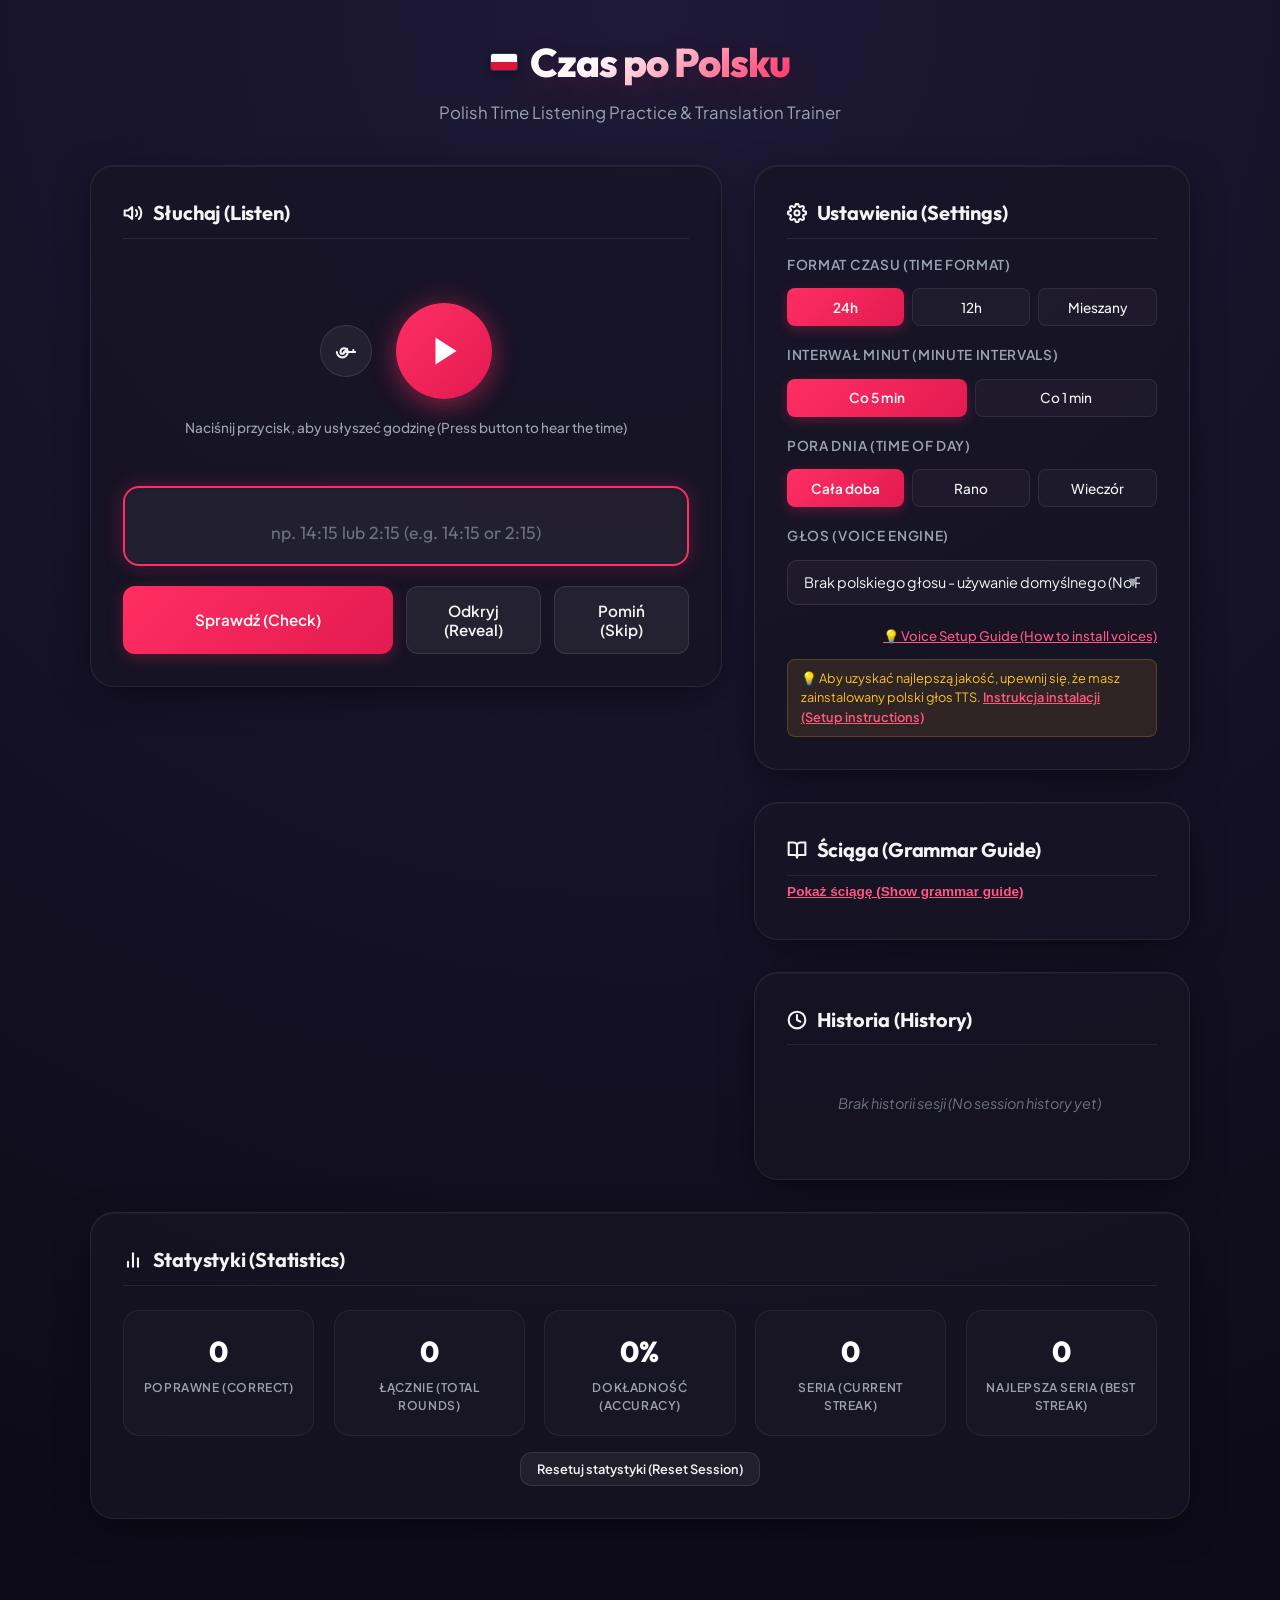
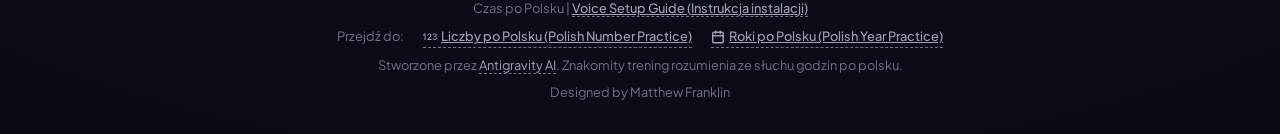
==== commit 688bd026: "Add cache buster v2 script tag" ====
--- a/index.html
+++ b/index.html
@@ -258,6 +258,6 @@
     </footer>
   </div>
 
-  <script src="app.js"></script>
+  <script src="app.js?v=2"></script>
 </body>
 </html>
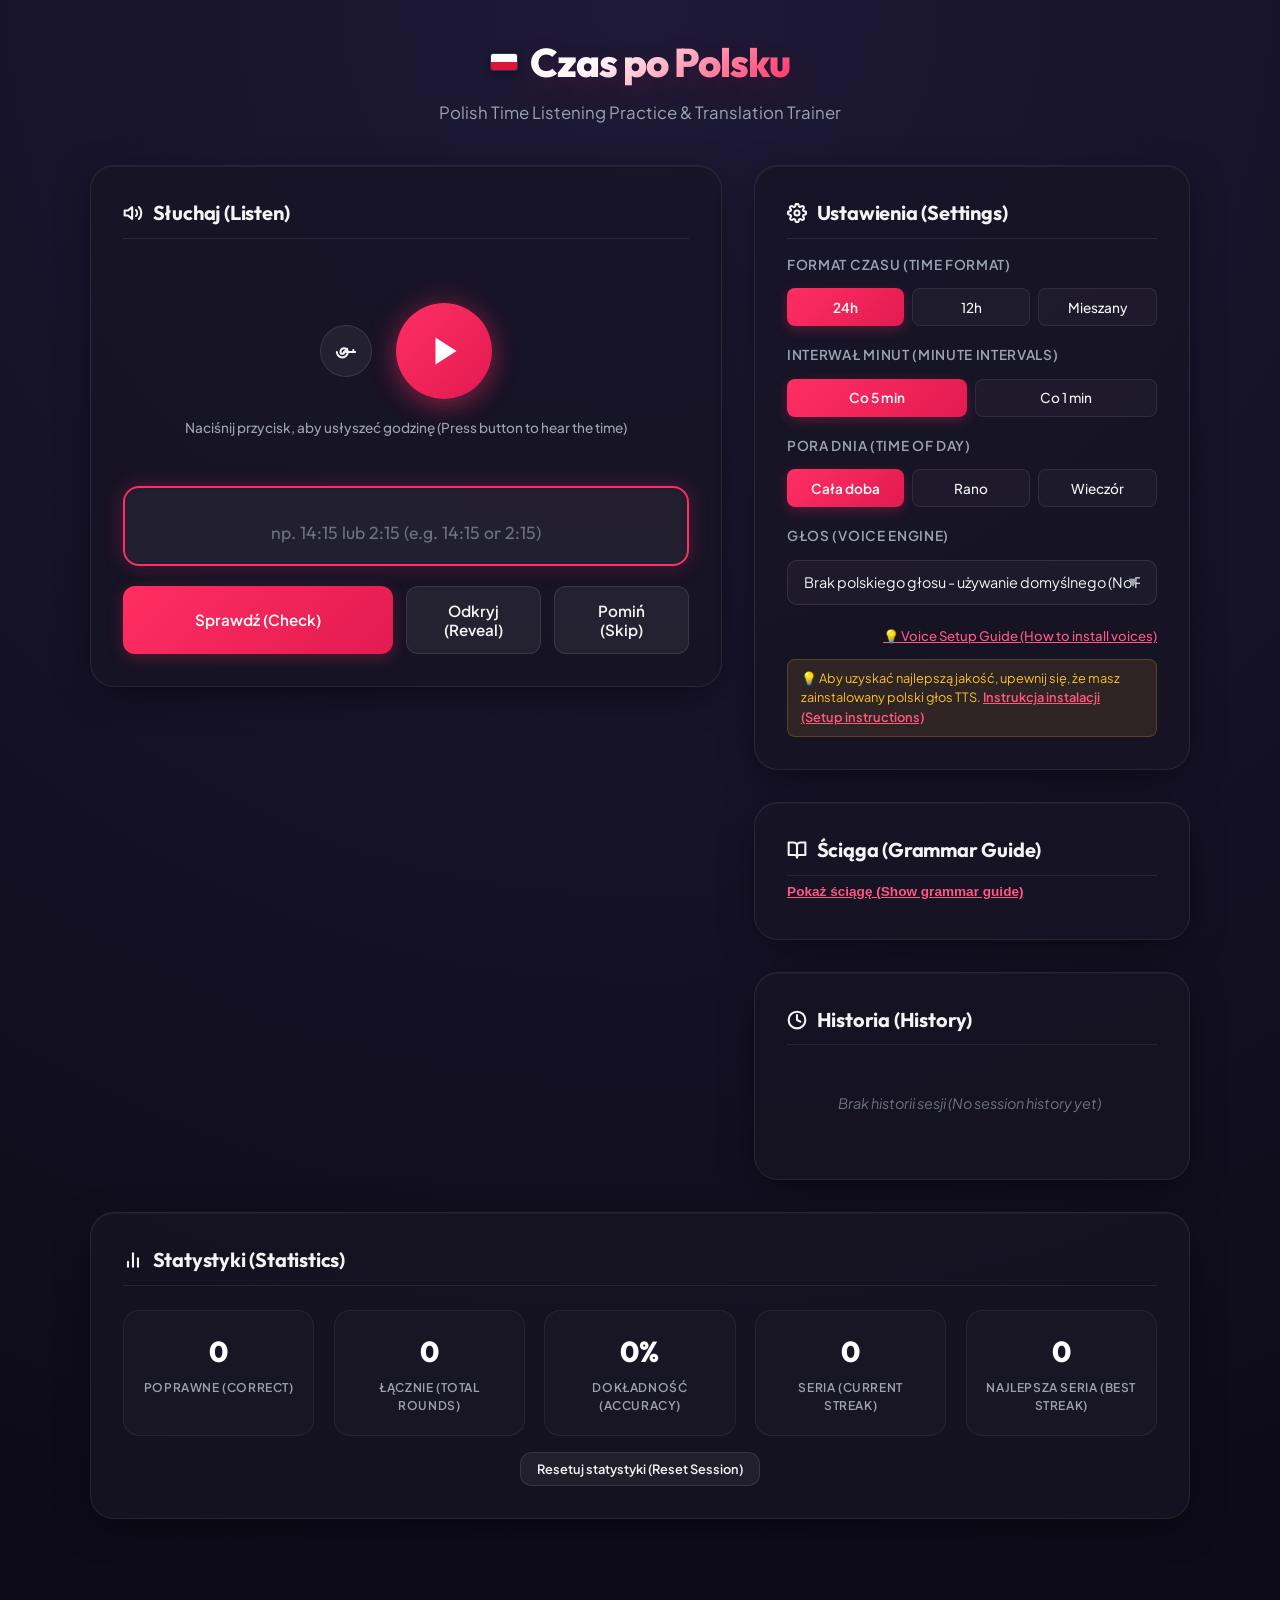
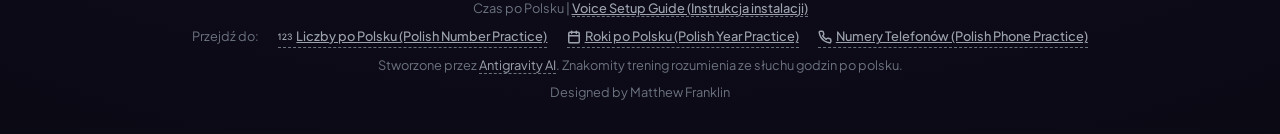
==== commit ed5ff5b2: "Add link to Numery Telefonów app in footer" ====
--- a/index.html
+++ b/index.html
@@ -252,6 +252,12 @@
           </svg>
           Roki po Polsku (Polish Year Practice)
         </a>
+        <a href="https://ippikin.github.io/polish-telephone-practice/" style="color: var(--text-secondary); text-decoration: underline; font-weight: 500; display: inline-flex; align-items: center; gap: 4px; vertical-align: middle;">
+          <svg xmlns="http://www.w3.org/2000/svg" width="14" height="14" viewBox="0 0 24 24" fill="none" stroke="currentColor" stroke-width="2.5" stroke-linecap="round" stroke-linejoin="round" style="vertical-align: middle;">
+            <path d="M22 16.92v3a2 2 0 0 1-2.18 2 19.79 19.79 0 0 1-8.63-3.07 19.5 19.5 0 0 1-6-6 19.79 19.79 0 0 1-3.07-8.67A2 2 0 0 1 4.11 2h3a2 2 0 0 1 2 1.72 12.84 12.84 0 0 0 .7 2.81 2 2 0 0 1-.45 2.11L8.09 9.91a16 16 0 0 0 6 6l1.27-1.27a2 2 0 0 1 2.11-.45 12.84 12.84 0 0 0 2.81.7A2 2 0 0 1 22 16.92z"></path>
+          </svg>
+          Numery Telefonów (Polish Phone Practice)
+        </a>
       </p>
       <p style="margin-top: 0.5rem;">Stworzone przez <a href="#">Antigravity AI</a>. Znakomity trening rozumienia ze słuchu godzin po polsku.</p>
       <p style="margin-top: 0.5rem;">Designed by Matthew Franklin</p>
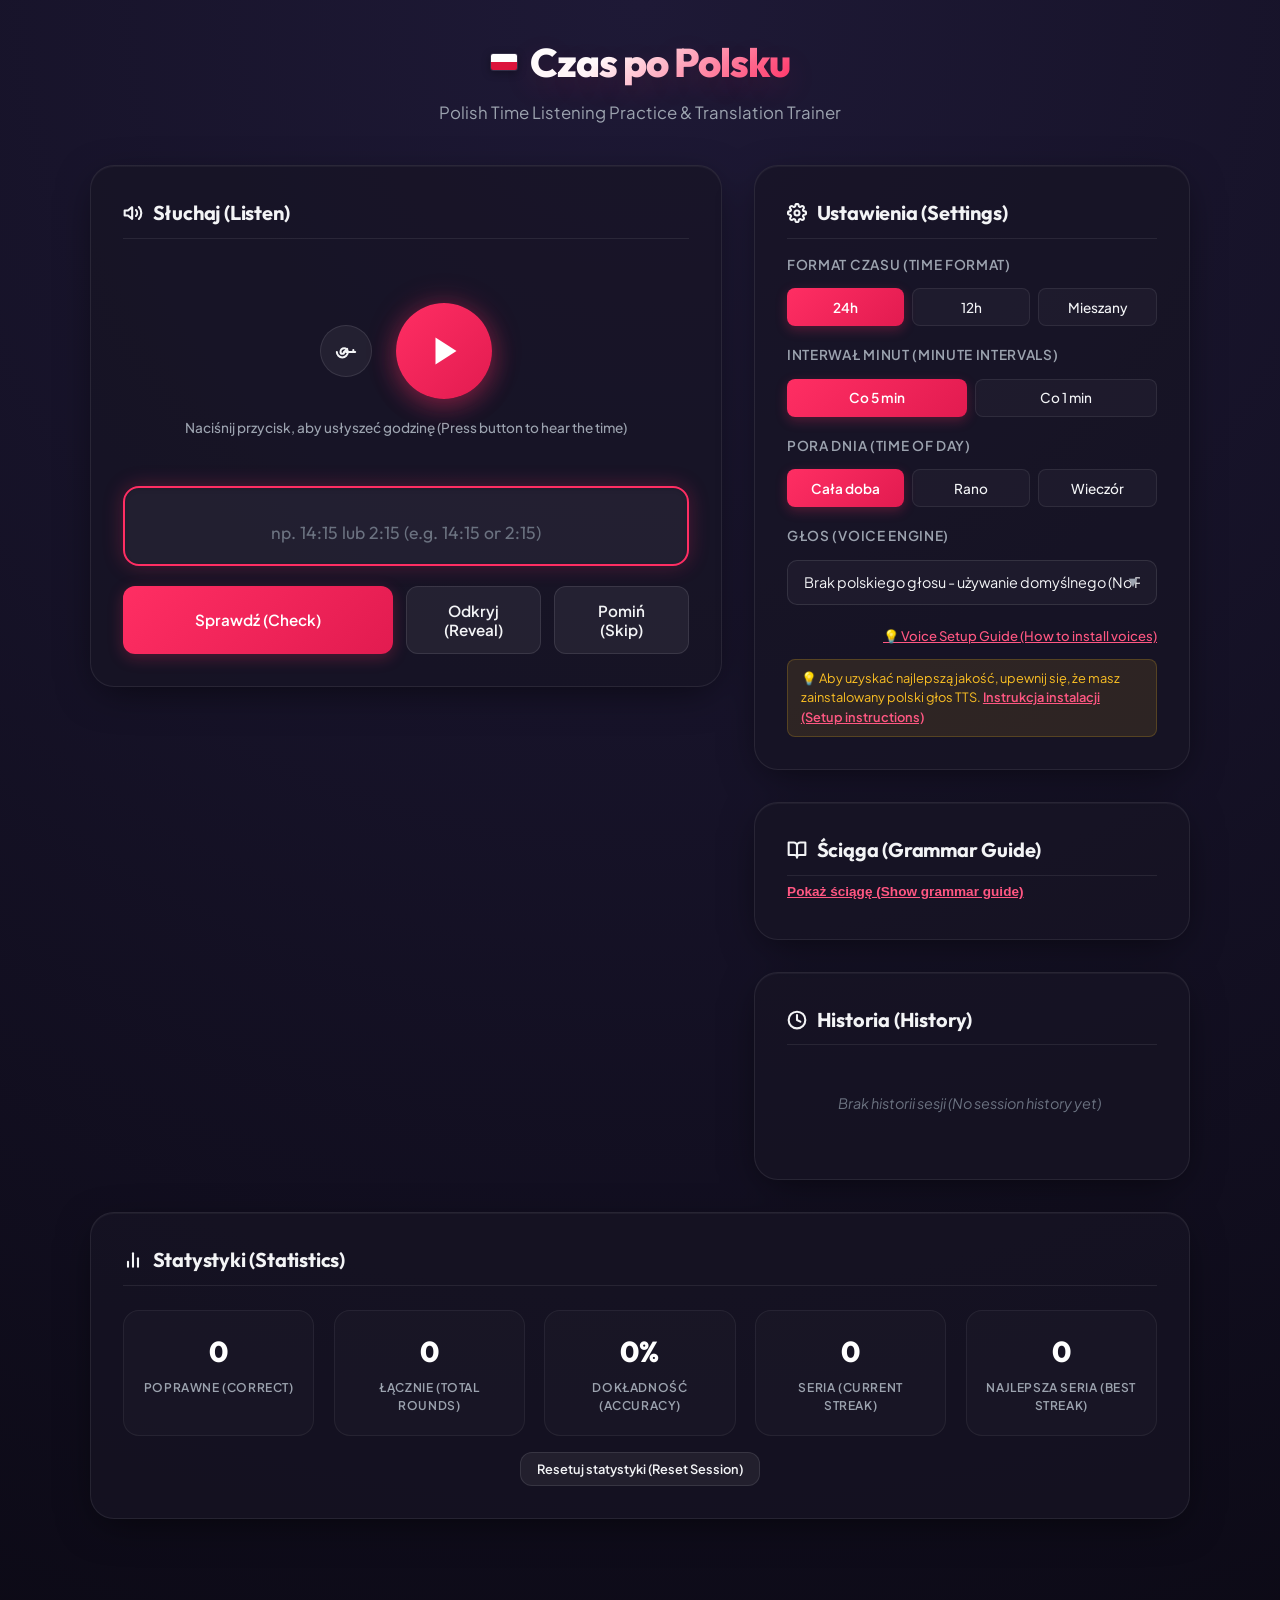
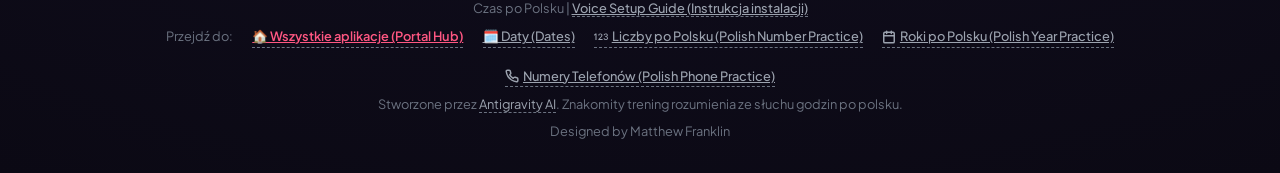
==== commit 47e9d8be: "Update footer with Daty po Polsku and Portal Hub links" ====
--- a/index.html
+++ b/index.html
@@ -237,6 +237,12 @@
       <p>Czas po Polsku | <a href="instructions.html" style="color: var(--text-secondary); text-decoration: underline; font-weight: 500;">Voice Setup Guide (Instrukcja instalacji)</a></p>
       <p style="margin-top: 0.6rem; display: flex; gap: 1.2rem; justify-content: center; flex-wrap: wrap;">
         <span>Przejdź do:</span>
+        <a href="https://ippikin.github.io/" style="color: var(--accent-red-hover); text-decoration: underline; font-weight: 600; display: inline-flex; align-items: center; gap: 4px; vertical-align: middle;">
+          🏠 Wszystkie aplikacje (Portal Hub)
+        </a>
+        <a href="https://ippikin.github.io/polish-dates-practice/" style="color: var(--text-secondary); text-decoration: underline; font-weight: 500; display: inline-flex; align-items: center; gap: 4px; vertical-align: middle;">
+          🗓️ Daty (Dates)
+        </a>
         <a href="https://ippikin.github.io/polish-number-practice/" style="color: var(--text-secondary); text-decoration: underline; font-weight: 500; display: inline-flex; align-items: center; gap: 4px; vertical-align: middle;">
           <svg xmlns="http://www.w3.org/2000/svg" width="14" height="14" fill="currentColor" viewBox="0 0 16 16" style="vertical-align: middle;">
             <path d="M2.873 11.297V4.142H1.699L0 5.379v1.137l1.64-1.18h.06v5.961zm3.213-5.09v-.063c0-.618.44-1.169 1.196-1.169.676 0 1.174.44 1.174 1.106 0 .624-.42 1.101-.807 1.526L4.99 10.553v.744h4.78v-.99H6.643v-.069L8.41 8.252c.65-.724 1.237-1.332 1.237-2.27C9.646 4.849 8.723 4 7.308 4c-1.573 0-2.36 1.064-2.36 2.15v.057zm6.559 1.883h.786c.823 0 1.374.481 1.379 1.179.01.707-.55 1.216-1.421 1.21-.77-.005-1.326-.419-1.379-.953h-1.095c.042 1.053.938 1.918 2.464 1.918 1.478 0 2.642-.839 2.62-2.144-.02-1.143-.922-1.651-1.551-1.714v-.063c.535-.09 1.347-.66 1.326-1.678-.026-1.053-.933-1.855-2.359-1.845-1.5.005-2.317.88-2.348 1.898h1.116c.032-.498.498-.944 1.206-.944.703 0 1.206.435 1.206 1.07.005.64-.504 1.106-1.2 1.106h-.75z"/>
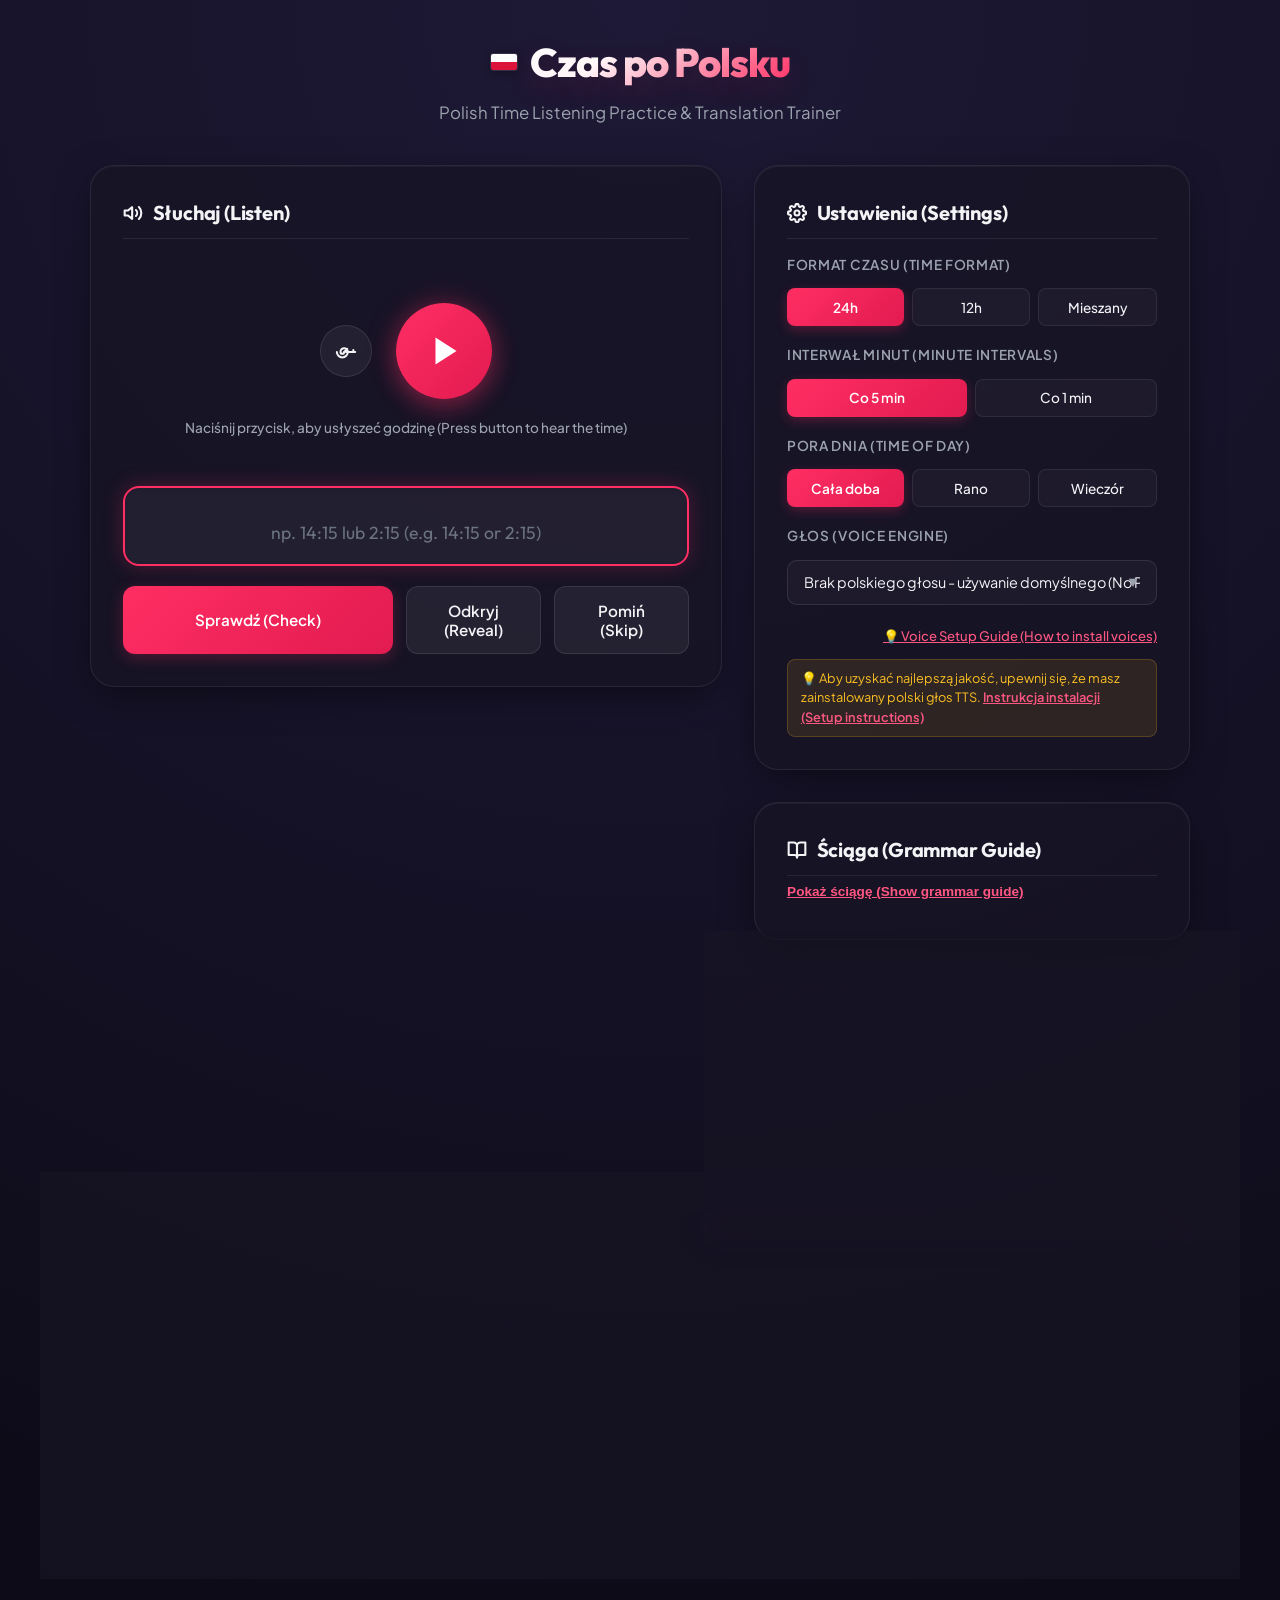
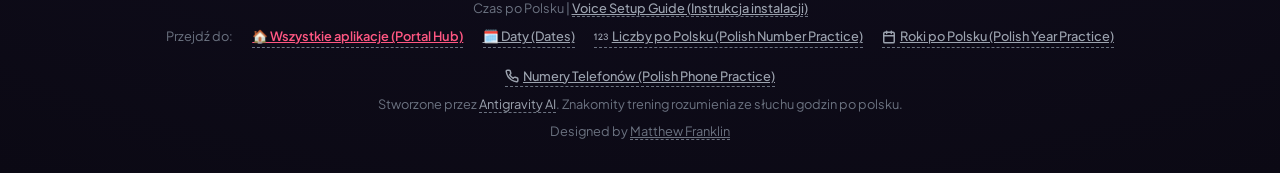
==== commit 92a17418: "Link Matthew Franklin to LinkedIn profile in footer" ====
--- a/index.html
+++ b/index.html
@@ -266,7 +266,7 @@
         </a>
       </p>
       <p style="margin-top: 0.5rem;">Stworzone przez <a href="#">Antigravity AI</a>. Znakomity trening rozumienia ze słuchu godzin po polsku.</p>
-      <p style="margin-top: 0.5rem;">Designed by Matthew Franklin</p>
+      <p style="margin-top: 0.5rem;">Designed by <a href="https://www.linkedin.com/in/matthew-franklin-eu-uk/" target="_blank" rel="noopener noreferrer" style="color: inherit; text-decoration: underline;">Matthew Franklin</a></p>
     </footer>
   </div>
 
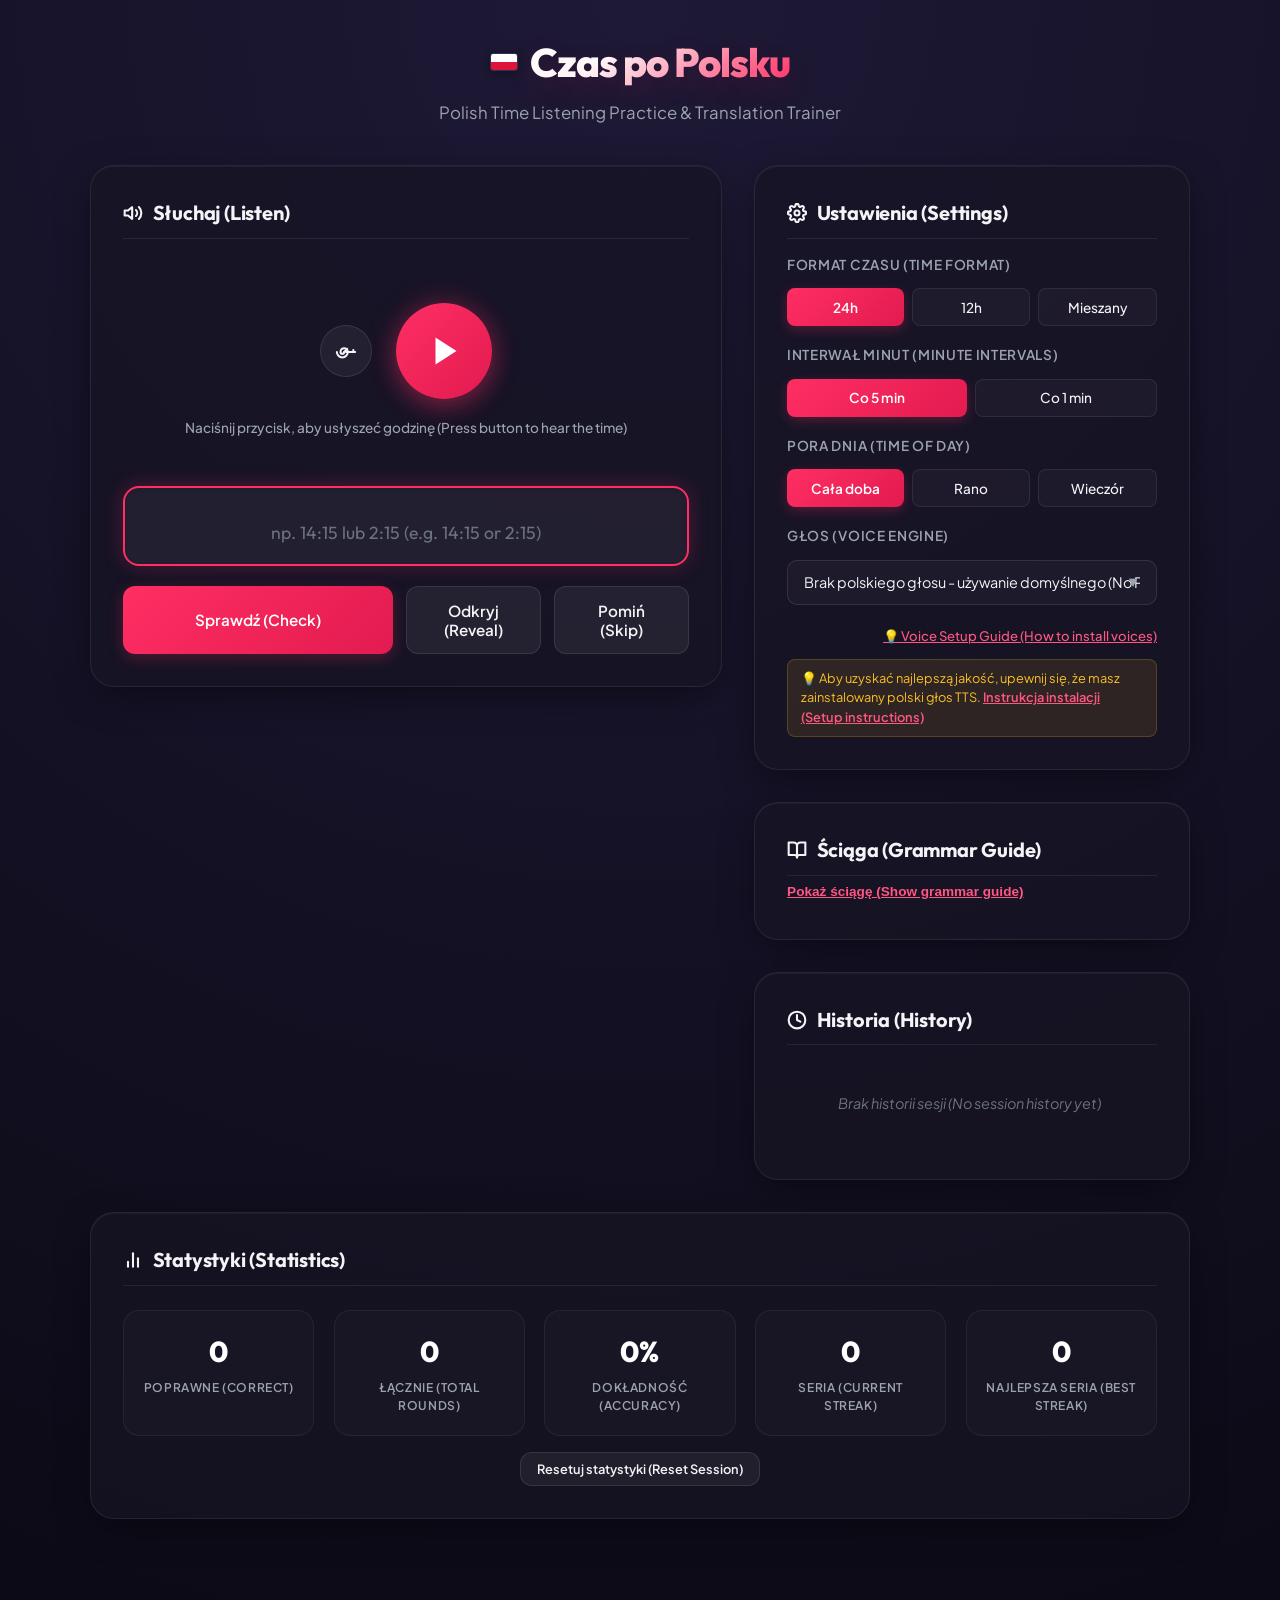
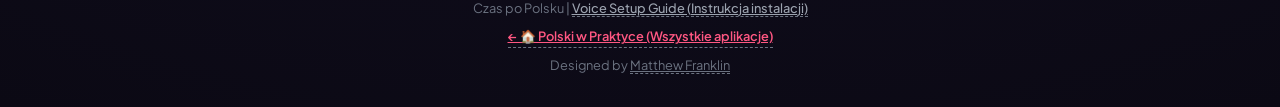
==== commit 1bbecfe4: "Simplify footer to only link to landing page" ====
--- a/index.html
+++ b/index.html
@@ -235,37 +235,11 @@
 
     <footer>
       <p>Czas po Polsku | <a href="instructions.html" style="color: var(--text-secondary); text-decoration: underline; font-weight: 500;">Voice Setup Guide (Instrukcja instalacji)</a></p>
-      <p style="margin-top: 0.6rem; display: flex; gap: 1.2rem; justify-content: center; flex-wrap: wrap;">
-        <span>Przejdź do:</span>
-        <a href="https://ippikin.github.io/" style="color: var(--accent-red-hover); text-decoration: underline; font-weight: 600; display: inline-flex; align-items: center; gap: 4px; vertical-align: middle;">
-          🏠 Wszystkie aplikacje (Portal Hub)
-        </a>
-        <a href="https://ippikin.github.io/polish-dates-practice/" style="color: var(--text-secondary); text-decoration: underline; font-weight: 500; display: inline-flex; align-items: center; gap: 4px; vertical-align: middle;">
-          🗓️ Daty (Dates)
-        </a>
-        <a href="https://ippikin.github.io/polish-number-practice/" style="color: var(--text-secondary); text-decoration: underline; font-weight: 500; display: inline-flex; align-items: center; gap: 4px; vertical-align: middle;">
-          <svg xmlns="http://www.w3.org/2000/svg" width="14" height="14" fill="currentColor" viewBox="0 0 16 16" style="vertical-align: middle;">
-            <path d="M2.873 11.297V4.142H1.699L0 5.379v1.137l1.64-1.18h.06v5.961zm3.213-5.09v-.063c0-.618.44-1.169 1.196-1.169.676 0 1.174.44 1.174 1.106 0 .624-.42 1.101-.807 1.526L4.99 10.553v.744h4.78v-.99H6.643v-.069L8.41 8.252c.65-.724 1.237-1.332 1.237-2.27C9.646 4.849 8.723 4 7.308 4c-1.573 0-2.36 1.064-2.36 2.15v.057zm6.559 1.883h.786c.823 0 1.374.481 1.379 1.179.01.707-.55 1.216-1.421 1.21-.77-.005-1.326-.419-1.379-.953h-1.095c.042 1.053.938 1.918 2.464 1.918 1.478 0 2.642-.839 2.62-2.144-.02-1.143-.922-1.651-1.551-1.714v-.063c.535-.09 1.347-.66 1.326-1.678-.026-1.053-.933-1.855-2.359-1.845-1.5.005-2.317.88-2.348 1.898h1.116c.032-.498.498-.944 1.206-.944.703 0 1.206.435 1.206 1.07.005.64-.504 1.106-1.2 1.106h-.75z"/>
-          </svg>
-          Liczby po Polsku (Polish Number Practice)
-        </a>
-        <a href="https://ippikin.github.io/polish-years-practice/" style="color: var(--text-secondary); text-decoration: underline; font-weight: 500; display: inline-flex; align-items: center; gap: 4px; vertical-align: middle;">
-          <svg xmlns="http://www.w3.org/2000/svg" width="14" height="14" viewBox="0 0 24 24" fill="none" stroke="currentColor" stroke-width="2.5" stroke-linecap="round" stroke-linejoin="round" style="vertical-align: middle;">
-            <rect x="3" y="4" width="18" height="18" rx="2" ry="2"></rect>
-            <line x1="16" y1="2" x2="16" y2="6"></line>
-            <line x1="8" y1="2" x2="8" y2="6"></line>
-            <line x1="3" y1="10" x2="21" y2="10"></line>
-          </svg>
-          Roki po Polsku (Polish Year Practice)
-        </a>
-        <a href="https://ippikin.github.io/polish-telephone-practice/" style="color: var(--text-secondary); text-decoration: underline; font-weight: 500; display: inline-flex; align-items: center; gap: 4px; vertical-align: middle;">
-          <svg xmlns="http://www.w3.org/2000/svg" width="14" height="14" viewBox="0 0 24 24" fill="none" stroke="currentColor" stroke-width="2.5" stroke-linecap="round" stroke-linejoin="round" style="vertical-align: middle;">
-            <path d="M22 16.92v3a2 2 0 0 1-2.18 2 19.79 19.79 0 0 1-8.63-3.07 19.5 19.5 0 0 1-6-6 19.79 19.79 0 0 1-3.07-8.67A2 2 0 0 1 4.11 2h3a2 2 0 0 1 2 1.72 12.84 12.84 0 0 0 .7 2.81 2 2 0 0 1-.45 2.11L8.09 9.91a16 16 0 0 0 6 6l1.27-1.27a2 2 0 0 1 2.11-.45 12.84 12.84 0 0 0 2.81.7A2 2 0 0 1 22 16.92z"></path>
-          </svg>
-          Numery Telefonów (Polish Phone Practice)
+      <p style="margin-top: 0.6rem;">
+        <a href="https://ippikin.github.io/" style="color: var(--accent-red-hover); text-decoration: underline; font-weight: 600; display: inline-flex; align-items: center; gap: 6px;">
+          ← 🏠 Polski w Praktyce (Wszystkie aplikacje)
         </a>
       </p>
-      <p style="margin-top: 0.5rem;">Stworzone przez <a href="#">Antigravity AI</a>. Znakomity trening rozumienia ze słuchu godzin po polsku.</p>
       <p style="margin-top: 0.5rem;">Designed by <a href="https://www.linkedin.com/in/matthew-franklin-eu-uk/" target="_blank" rel="noopener noreferrer" style="color: inherit; text-decoration: underline;">Matthew Franklin</a></p>
     </footer>
   </div>
